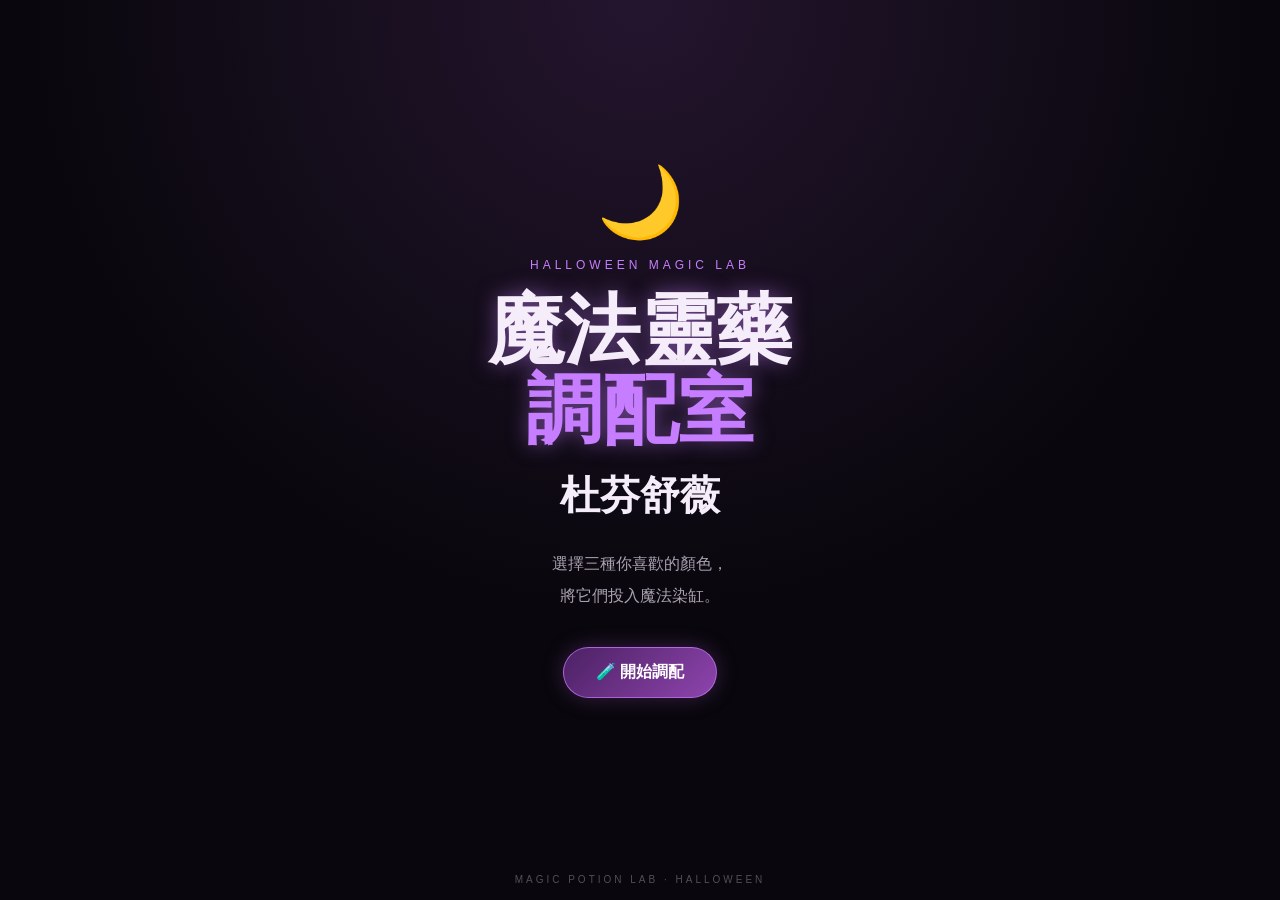
==== index.html @ de99b45c "Add files via upload" ====
<!DOCTYPE html>
<html lang="zh-Hant">
<head>
    <meta charset="UTF-8">
    <meta name="viewport" content="width=device-width, initial-scale=1.0">

    <title>魔法靈藥調配室杜芬舒薇</title>

    <link rel="stylesheet" href="style.css">
</head>

<body>

    <main class="game">

        <!-- =========================
             開始畫面
        ========================== -->
        <section id="startScreen" class="screen active">

            <div class="moon">🌙</div>

            <p class="eyebrow">HALLOWEEN MAGIC LAB</p>

            <h1>
                魔法靈藥<br>
                <span>調配室</span>
            </h1>
 <h2>   </h2>
            <h2>杜芬舒薇</h2>

            <p class="intro">
                選擇三種你喜歡的顏色，
                <br>
                將它們投入魔法染缸。
            </p>

            <button id="startBtn" class="magic-btn">
                🧪 開始調配
            </button>

        </section>


        <!-- =========================
             顏色選擇
        ========================== -->
        <section id="colorScreen" class="screen">

            <div class="top-info">
                <p>MAGIC LAB</p>
                <span id="selectedCount">0 / 3</span>
            </div>

            <h2>選擇你的魔法顏色</h2>

            <p class="instruction">
                選擇 3 種你今天喜歡的顏色
            </p>

            <div id="colorList" class="color-list">

                <div class="color-tube" draggable="true" data-color="#e63946" data-name="紅" style="--tube-color:#e63946;">
                    <div class="tube-liquid"></div>
                    <span>紅</span>
                </div>

                <div class="color-tube" draggable="true" data-color="#f77f00" data-name="橙" style="--tube-color:#f77f00;">
                    <div class="tube-liquid"></div>
                    <span>橙</span>
                </div>

                <div class="color-tube" draggable="true" data-color="#fcbf49" data-name="黃" style="--tube-color:#fcbf49;">
                    <div class="tube-liquid"></div>
                    <span>黃</span>
                </div>

                <div class="color-tube" draggable="true" data-color="#52b788" data-name="綠" style="--tube-color:#52b788;">
                    <div class="tube-liquid"></div>
                    <span>綠</span>
                </div>

                <div class="color-tube" draggable="true" data-color="#4895ef" data-name="藍" style="--tube-color:#4895ef;">
                    <div class="tube-liquid"></div>
                    <span>藍</span>
                </div>

                <div class="color-tube" draggable="true" data-color="#8e44ad" data-name="紫" style="--tube-color:#8e44ad;">
                    <div class="tube-liquid"></div>
                    <span>紫</span>
                </div>

                <div class="color-tube" draggable="true" data-color="#ff8fab" data-name="粉" style="--tube-color:#ff8fab;">
                    <div class="tube-liquid"></div>
                    <span>粉</span>
                </div>

                <div class="color-tube" draggable="true" data-color="#222222" data-name="黑" style="--tube-color:#222222;">
                    <div class="tube-liquid"></div>
                    <span>黑</span>
                </div>

                <div class="color-tube" draggable="true" data-color="#f5f5f5" data-name="白" style="--tube-color:#f5f5f5;">
                    <div class="tube-liquid"></div>
                    <span>白</span>
                </div>

            </div>


            <div class="cauldron-area">

                <div id="cauldron" class="cauldron">

                    <div class="smoke smoke-1"></div>
                    <div class="smoke smoke-2"></div>

                    <div id="mixture" class="mixture"></div>

                </div>

                <p id="dropText">
                    將魔法藥水拖進染缸
                </p>

            </div>

            <button id="mixBtn" class="magic-btn disabled">
                🔮 開始調配
            </button>

        </section>


        <!-- =========================
             調配動畫
        ========================== -->
        <section id="mixScreen" class="screen">

            <div class="magic-circle">
                ✦
            </div>

            <h2>魔法調配中……</h2>

            <p id="mixMessage">
                正在融合你的魔法……
            </p>

            <div class="loading-magic">
                <span></span>
                <span></span>
                <span></span>
            </div>

        </section>


        <!-- =========================
             結果
        ========================== -->
        <section id="resultScreen" class="screen">

            <p class="eyebrow">YOUR MAGIC POTION</p>

            <h2>你的今日魔法配方</h2>

            <div id="resultColor" class="result-color"></div>

            <p id="colorResultText" class="color-result-text"></p>


            <div id="fortuneCard" class="fortune-card">

                <div class="card-inner">

                    <div class="card-front">
                        <span>?</span>
                    </div>

                    <div class="card-back">

                        <div id="fortuneIcon" class="fortune-icon"></div>

                        <h3 id="fortuneTitle"></h3>

                        <p id="fortuneText"></p>

                    </div>

                </div>

            </div>


            <button id="prayBtn" class="magic-btn">
                🕯️ 向教父禱告
            </button>

        </section>


        <!-- =========================
             禱告
        ========================== -->
        <section id="prayerScreen" class="screen">

            <div class="prayer-symbol">
                🕯️
            </div>

            <p class="eyebrow">THE GODFATHER'S CHAPEL</p>

            <h2>教父祈禱室</h2>

            <div class="godfather">

               <div class="godfather-face">
    <img src="godfather.png" alt="教父">
</div>

                <p>
                    「孩子，說吧。」
                </p>

                <p>
                    「最近有什麼事情，讓你掛心？」
                </p>

            </div>

<div class="player-name-box">

    <label
        for="playerName"
        class="player-name-label"
    >
        YOUR NAME
    </label>

    <input
        id="playerName"
        type="text"
        maxlength="20"
        placeholder="請輸入你的名字"
        autocomplete="off"
    >

    <div class="player-name-hint">
        僅限中文或英文，不含符號與表情符號
    </div>

</div>
            <textarea
                id="prayerInput"
                maxlength="200"
                placeholder="教父啊……希望我最近可以……"
            ></textarea>

            <div class="char-count">
                <span id="charCount">0</span> / 200
            </div>

            <button id="submitPrayer" class="magic-btn">
                🕯️ 獻上禱告
            </button>

        </section>


        <!-- =========================
             禱告完成
        ========================== -->
        <section id="prayerResultScreen" class="screen">

            <!-- =========================
     查詢教父回信
========================== -->
<section id="replyScreen" class="screen">

    <div class="prayer-symbol">
        🕯️
    </div>

    <p class="eyebrow">THE GODFATHER'S REPLY</p>

    <h2>查看教父回信</h2>

    <p class="reply-intro">
        輸入你的祈禱編號，<br>
        看看教父是否已經回覆。
    </p>

    <div class="code-box">

        <input
            id="prayerCodeInput"
            type="text"
            maxlength="8"
            placeholder="例如 MF-7K92A"
            autocomplete="off"
        >

        <button
            id="checkReplyBtn"
            class="magic-btn"
        >
            🕯️ 查看教父回信
        </button>

    </div>

    <div
        id="replyMessage"
        class="reply-message"
    ></div>

    <div
        id="godfatherReply"
        class="godfather-reply"
        style="display:none;"
    >

        <div class="reply-seal">
            ✦
        </div>

        <p class="reply-label">
            GODFATHER'S LETTER
        </p>

        <h3>
            教父的回信
        </h3>

        <div
            id="replyText"
            class="reply-text"
        ></div>

    </div>

   <div class="prayer-code">

    <span>你的祈禱編號</span>

    <strong id="prayerCode">
        MF-XXXXX
    </strong>

    <small>
        請記住這組編號，明天回來查看教父回信。
    </small>

</div>

<button
    id="checkReplyFromResult"
    class="magic-btn"
>
    🕯️ 查看教父回信
</button>

<button
    id="restartBtn"
    class="magic-btn secondary-btn"
>
    🔮 再次調配
</button>

</section>


    </main>


    <footer>
        MAGIC POTION LAB · HALLOWEEN
    </footer>


    <script src="script.js"></script>

</body>
</html>
---- style.css ----
/* =========================
   基礎設定
========================= */

* {
    box-sizing: border-box;
    margin: 0;
    padding: 0;
}

:root {
    --bg: #09070d;
    --panel: #14101b;
    --purple: #8e44ad;
    --light-purple: #c77dff;
    --text: #f5edf9;
    --muted: #aaa1b1;
}

body {
    min-height: 100vh;
    background:
        radial-gradient(circle at top, #24152e 0%, #09070d 55%);
    color: var(--text);
    font-family:
        "Noto Sans TC",
        "Microsoft JhengHei",
        sans-serif;

    display: flex;
    flex-direction: column;
}


/* =========================
   遊戲容器
========================= */

.game {
    width: 100%;
    max-width: 900px;
    margin: auto;
    min-height: calc(100vh - 50px);

    display: flex;
    justify-content: center;
    align-items: center;

    padding: 30px 20px;
}

.screen {
    display: none;
    width: 100%;
    text-align: center;

    animation: fadeIn 0.5s ease;
}

.screen.active {
    display: block;
}


/* =========================
   開場
========================= */

.moon {
    font-size: 70px;
    margin-bottom: 15px;

    animation: float 3s ease-in-out infinite;
}

.eyebrow {
    font-size: 12px;
    letter-spacing: 4px;
    color: var(--light-purple);
    margin-bottom: 18px;
}

h1 {
    font-size: clamp(42px, 8vw, 76px);
    line-height: 1.05;

    text-shadow:
        0 0 20px rgba(199,125,255,.5);
}

h1 span {
    color: var(--light-purple);
}

h2 {
    font-size: clamp(24px, 5vw, 40px);
    margin-bottom: 18px;
}

.intro {
    color: var(--muted);
    line-height: 2;
    margin: 25px 0 35px;
}


/* =========================
   按鈕
========================= */

.magic-btn {
    border: 1px solid rgba(199,125,255,.7);

    background:
        linear-gradient(
            135deg,
            #4c2164,
            #8e44ad
        );

    color: white;

    padding: 14px 32px;

    border-radius: 999px;

    font-size: 16px;
    font-weight: bold;

    cursor: pointer;

    box-shadow:
        0 0 20px rgba(142,68,173,.35);

    transition: .25s;
}

.magic-btn:hover {
    transform: translateY(-3px);

    box-shadow:
        0 0 35px rgba(199,125,255,.6);
}

.magic-btn.disabled {
    opacity: .35;
    pointer-events: none;
}


/* =========================
   顏色選擇
========================= */

.top-info {
    display: flex;
    justify-content: space-between;

    margin-bottom: 30px;

    color: var(--light-purple);
}

.instruction {
    color: var(--muted);
    margin-bottom: 30px;
}

.color-list {
    display: grid;

    grid-template-columns:
        repeat(9, 1fr);

    gap: 12px;

    max-width: 760px;
    margin: auto;
}

.color-tube {
    cursor: grab;

    display: flex;
    flex-direction: column;
    align-items: center;

    gap: 8px;

    transition: .25s;
}

.color-tube:hover {
    transform: translateY(-7px);
}

.color-tube.selected {
    transform: translateY(-10px);

    filter:
        drop-shadow(
            0 0 10px var(--tube-color)
        );
}

.tube-liquid {
    width: 30px;
    height: 80px;

    border-radius:
        8px 8px 15px 15px;

    background:
        linear-gradient(
            90deg,
            rgba(255,255,255,.3),
            transparent 35%
        ),
        var(--tube-color);

    border: 2px solid rgba(255,255,255,.25);

    box-shadow:
        inset 0 -15px 20px rgba(0,0,0,.2);
}

.color-tube span {
    font-size: 13px;
}


/* =========================
   染缸
========================= */

.cauldron-area {
    margin: 50px auto 30px;
}

.cauldron {
    position: relative;

    width: 230px;
    height: 150px;

    margin: auto;

    border-radius:
        0 0 100px 100px;

    background:
        linear-gradient(
            #302a35,
            #100d13
        );

    border:
        5px solid #49404d;

    box-shadow:
        inset 0 -20px 30px rgba(0,0,0,.8),
        0 20px 40px rgba(0,0,0,.5);

    overflow: visible;
}

.mixture {
    position: absolute;

    width: 190px;
    height: 80px;

    left: 50%;
    top: 10px;

    transform: translateX(-50%);

    border-radius: 50%;

    background: #29232d;

    box-shadow:
        0 0 25px rgba(199,125,255,.4);
}

.smoke {
    position: absolute;

    width: 25px;
    height: 25px;

    background: rgba(255,255,255,.08);

    border-radius: 50%;

    animation: smoke 3s infinite;
}

.smoke-1 {
    left: 60px;
    top: -35px;
}

.smoke-2 {
    right: 60px;
    top: -50px;
    animation-delay: 1s;
}

#dropText {
    margin-top: 20px;
    color: var(--muted);
}


/* =========================
   調配動畫
========================= */

.magic-circle {
    width: 150px;
    height: 150px;

    margin: 0 auto 30px;

    border: 2px solid var(--light-purple);

    border-radius: 50%;

    display: flex;
    justify-content: center;
    align-items: center;

    font-size: 60px;

    animation:
        spin 5s linear infinite;

    box-shadow:
        0 0 50px rgba(199,125,255,.4);
}

.loading-magic {
    margin-top: 35px;
}

.loading-magic span {
    display: inline-block;

    width: 8px;
    height: 8px;

    background: var(--light-purple);

    border-radius: 50%;

    margin: 5px;

    animation: bounce 1s infinite;
}

.loading-magic span:nth-child(2) {
    animation-delay: .2s;
}

.loading-magic span:nth-child(3) {
    animation-delay: .4s;
}


/* =========================
   運勢卡
========================= */

.result-color {
    width: 100px;
    height: 100px;

    margin: 25px auto;

    border-radius: 50%;

    border: 5px solid rgba(255,255,255,.15);

    box-shadow:
        0 0 40px rgba(255,255,255,.15);
}

.color-result-text {
    color: var(--muted);
    margin-bottom: 30px;
}

.fortune-card {
    width: 280px;
    height: 390px;

    margin: 0 auto 30px;

    perspective: 1000px;
}

.card-inner {
    position: relative;

    width: 100%;
    height: 100%;

    transition:
        transform .8s;

    transform-style: preserve-3d;
}

.fortune-card.flipped .card-inner {
    transform: rotateY(180deg);
}

.card-front,
.card-back {
    position: absolute;

    width: 100%;
    height: 100%;

    backface-visibility: hidden;

    border-radius: 20px;

    display: flex;
    flex-direction: column;

    justify-content: center;
    align-items: center;
}

.card-front {
    background:
        repeating-linear-gradient(
            45deg,
            #25152e,
            #25152e 10px,
            #351b43 10px,
            #351b43 20px
        );

    border:
        2px solid var(--light-purple);

    font-size: 80px;
}

.card-back {
    transform: rotateY(180deg);

    padding: 30px;

    background:
        linear-gradient(
            145deg,
            #211525,
            #100c14
        );

    border:
        2px solid rgba(255,255,255,.2);

    box-shadow:
        0 0 40px rgba(142,68,173,.4);
}

.fortune-icon {
    font-size: 75px;
    margin-bottom: 20px;
}

#fortuneTitle {
    font-size: 30px;
    margin-bottom: 15px;
}

#fortuneText {
    line-height: 1.8;
    color: #d5cbd9;
}


/* =========================
   禱告
========================= */

.prayer-symbol {
    font-size: 60px;

    animation:
        flicker 1.5s infinite;
}

.godfather {
    max-width: 500px;

    margin: 25px auto;

    padding: 25px;

    background: rgba(255,255,255,.04);

    border:
        1px solid rgba(255,255,255,.08);

    border-radius: 20px;
}

.godfather-face {
    width: 180px;
    height: 180px;
    margin: 0 auto 20px;

    display: flex;
    align-items: center;
    justify-content: center;

    overflow: hidden;
}

.godfather-face img {
    width: 100%;
    height: 100%;
    object-fit: contain;
    display: block;
}
textarea {
    width: 100%;
    max-width: 600px;

    min-height: 150px;

    resize: vertical;

    padding: 18px;

    border-radius: 15px;

    border:
        1px solid rgba(199,125,255,.4);

    background: rgba(0,0,0,.35);

    color: white;

    font-size: 16px;

    outline: none;
}

textarea:focus {
    border-color: var(--light-purple);

    box-shadow:
        0 0 20px rgba(199,125,255,.2);
}

.char-count {
    max-width: 600px;

    margin: 8px auto 20px;

    text-align: right;

    color: #817786;

    font-size: 12px;
}


/* =========================
   禱告完成
========================= */

.candle-animation {
    font-size: 80px;

    animation:
        flicker 1.5s infinite;
}

.prayer-confirm {
    color: #c9bfce;

    margin-bottom: 30px;
}

.prayer-paper {
    max-width: 500px;

    margin: 0 auto 25px;

    padding: 25px;

    background:
        #e8dfc7;

    color: #2b2420;

    transform: rotate(-1deg);

    box-shadow:
        0 15px 30px rgba(0,0,0,.4);
}

.prayer-paper span {
    font-size: 12px;
    color: #756b61;
}

.prayer-paper p {
    margin-top: 12px;

    line-height: 1.8;
}

.waiting {
    color: var(--muted);

    line-height: 2;

    margin-bottom: 30px;
}


/* =========================
   Footer
========================= */

footer {
    text-align: center;

    padding: 15px;

    color: #554d59;

    font-size: 10px;

    letter-spacing: 3px;
}


/* =========================
   動畫
========================= */

@keyframes fadeIn {
    from {
        opacity: 0;
        transform: translateY(15px);
    }

    to {
        opacity: 1;
        transform: translateY(0);
    }
}

@keyframes float {
    0%,100% {
        transform: translateY(0);
    }

    50% {
        transform: translateY(-10px);
    }
}

@keyframes spin {
    to {
        transform: rotate(360deg);
    }
}

@keyframes bounce {
    0%,100% {
        transform: translateY(0);
    }

    50% {
        transform: translateY(-10px);
    }
}

@keyframes smoke {
    0% {
        opacity: 0;
        transform: translateY(0) scale(.7);
    }

    50% {
        opacity: .5;
    }

    100% {
        opacity: 0;
        transform: translateY(-60px) scale(1.5);
    }
}

@keyframes flicker {
    0%,100% {
        transform: scale(1);
    }

    50% {
        transform: scale(1.08);
    }
}


/* =========================
   RWD：平板
========================= */

@media (max-width: 700px) {

    .color-list {
        grid-template-columns:
            repeat(5, 1fr);
    }

    .game {
        padding:
            25px 16px;
    }

}


/* =========================
   RWD：手機
========================= */

@media (max-width: 480px) {

    h1 {
        font-size: 42px;
    }

    h2 {
        font-size: 25px;
    }

    .color-list {
        grid-template-columns:
            repeat(3, 1fr);

        gap: 20px;
    }

    .tube-liquid {
        width: 28px;
        height: 70px;
    }

    .cauldron {
        width: 200px;
        height: 130px;
    }

    .mixture {
        width: 165px;
    }

    .fortune-card {
        width: 250px;
        height: 350px;
    }

    .magic-btn {
        width: 100%;
        max-width: 320px;
    }

    textarea {
        min-height: 130px;
    }

}
.player-name-box {
    width: 100%;
    max-width: 420px;
    margin: 24px auto 0;
}

.player-name-label {
    display: block;
    margin-bottom: 10px;
    color: #d8c08a;
    font-size: 0.85rem;
    letter-spacing: 2px;
    text-align: left;
}

#playerName {
    width: 100%;
    box-sizing: border-box;
    padding: 14px 16px;

    background: rgba(20, 15, 28, 0.85);
    border: 1px solid rgba(216, 192, 138, 0.45);
    border-radius: 8px;

    color: #f5eee3;
    font-size: 16px;
    font-family: inherit;

    outline: none;
    transition: all 0.25s ease;
}

#playerName::placeholder {
    color: rgba(245, 238, 227, 0.4);
}

#playerName:focus {
    border-color: #d8c08a;
    box-shadow:
        0 0 0 2px rgba(216, 192, 138, 0.08),
        0 0 18px rgba(216, 192, 138, 0.12);
}

.player-name-hint {
    margin-top: 8px;
    color: rgba(245, 238, 227, 0.45);
    font-size: 12px;
    letter-spacing: 1px;
    text-align: left;
}
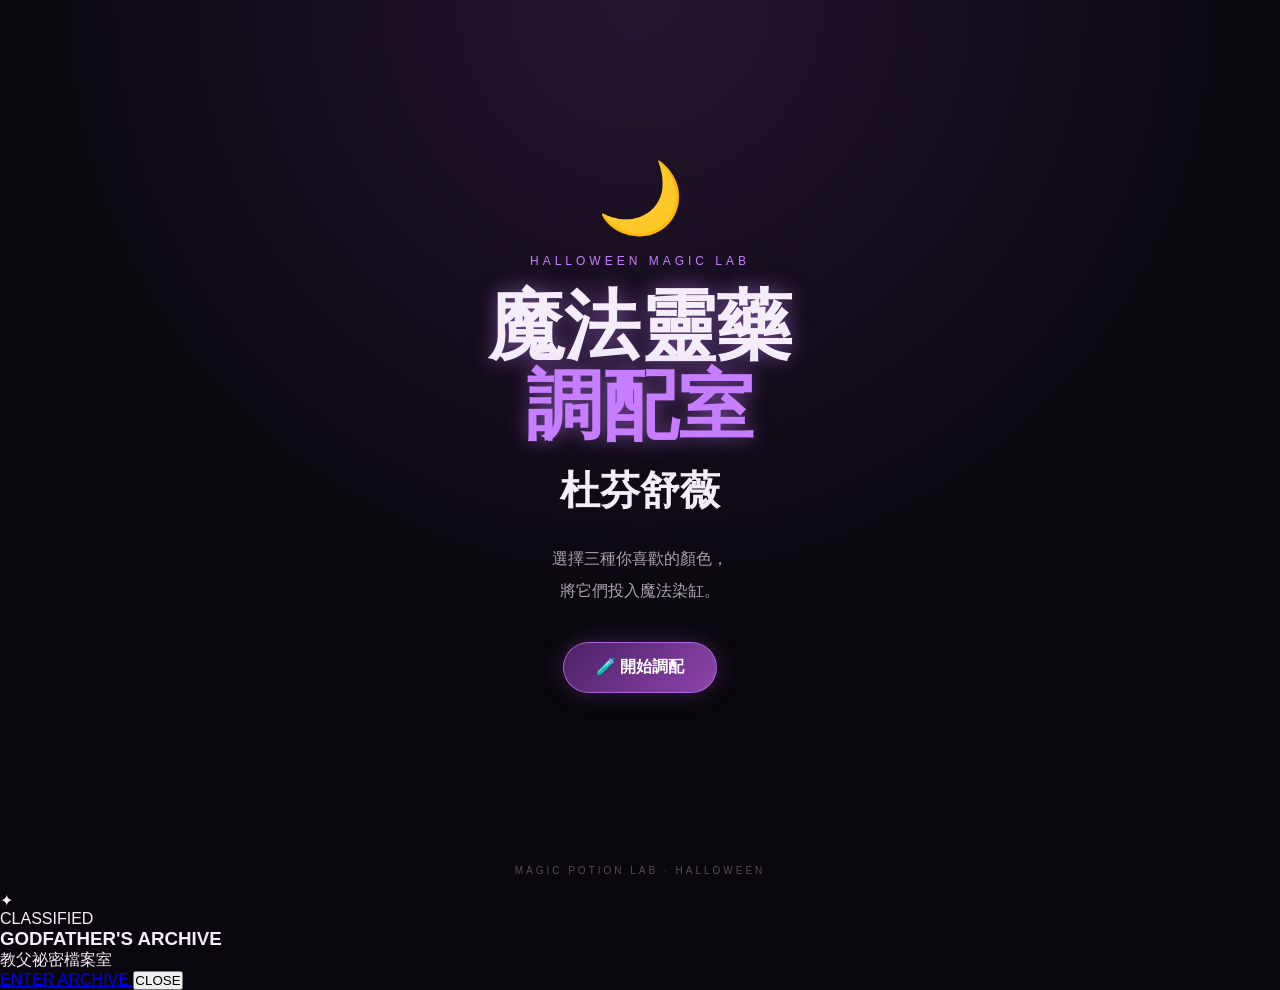
==== commit ae6a836f: "Add files via upload" ====
--- a/index.html
+++ b/index.html
@@ -266,14 +266,63 @@
             </button>
 
         </section>
-
-
-        <!-- =========================
-             禱告完成
-        ========================== -->
-        <section id="prayerResultScreen" class="screen">
-
-            <!-- =========================
+<!-- =========================
+     禱告完成
+========================== -->
+<section id="prayerResultScreen" class="screen">
+
+    <div class="candle-animation">
+        🕯️
+    </div>
+
+    <p class="eyebrow">THE GODFATHER HAS HEARD YOU</p>
+
+    <h2>禱告已收到</h2>
+
+    <p class="prayer-confirm">
+        教父已經聽見你的心願。
+    </p>
+
+    <div class="prayer-paper">
+
+        <span>你的禱告</span>
+
+        <p id="savedPrayer"></p>
+
+    </div>
+
+    <div class="prayer-code">
+
+        <span>你的祈禱編號</span>
+
+        <strong id="prayerCode">
+            MF-XXXXX
+        </strong>
+
+        <small>
+            請記住這組編號，明天回來查看教父回信。
+        </small>
+
+    </div>
+
+    <button
+        id="checkReplyFromResult"
+        class="magic-btn"
+    >
+        🕯️ 查看教父回信
+    </button>
+
+    <button
+        id="restartBtn"
+        class="magic-btn secondary-btn"
+    >
+        🔮 再次調配
+    </button>
+
+</section>
+
+
+<!-- =========================
      查詢教父回信
 ========================== -->
 <section id="replyScreen" class="screen">
@@ -282,7 +331,9 @@
         🕯️
     </div>
 
-    <p class="eyebrow">THE GODFATHER'S REPLY</p>
+    <p class="eyebrow">
+        THE GODFATHER'S REPLY
+    </p>
 
     <h2>查看教父回信</h2>
 
@@ -340,44 +391,40 @@
 
     </div>
 
-   <div class="prayer-code">
-
-    <span>你的祈禱編號</span>
-
-    <strong id="prayerCode">
-        MF-XXXXX
-    </strong>
-
-    <small>
-        請記住這組編號，明天回來查看教父回信。
-    </small>
-
+    <button
+        id="replyBackBtn"
+        class="magic-btn secondary-btn"
+    >
+        🔮 再次調配
+    </button>
+
+</section>
+    </main>
+
+
+    <footer id="secretArchiveTrigger">
+    MAGIC POTION LAB · HALLOWEEN
+</footer>
+
+<div id="archiveSecret" class="archive-secret">
+    <div class="archive-secret-box">
+        <div class="archive-secret-symbol">✦</div>
+
+        <p class="archive-secret-label">CLASSIFIED</p>
+
+        <h3>GODFATHER'S ARCHIVE</h3>
+
+        <p>教父祕密檔案室</p>
+
+        <a href="admin.html" class="archive-secret-btn">
+            ENTER ARCHIVE
+        </a>
+
+        <button id="closeArchiveSecret">
+            CLOSE
+        </button>
+    </div>
 </div>
-
-<button
-    id="checkReplyFromResult"
-    class="magic-btn"
->
-    🕯️ 查看教父回信
-</button>
-
-<button
-    id="restartBtn"
-    class="magic-btn secondary-btn"
->
-    🔮 再次調配
-</button>
-
-</section>
-
-
-    </main>
-
-
-    <footer>
-        MAGIC POTION LAB · HALLOWEEN
-    </footer>
-
 
     <script src="script.js"></script>
 
--- a/style.css
+++ b/style.css
@@ -228,91 +228,353 @@
     font-size: 13px;
 }
 
-
-/* =========================
-   染缸
+/* =========================
+   魔法染缸
 ========================= */
 
 .cauldron-area {
-    margin: 50px auto 30px;
+    margin: 48px auto 30px;
+    text-align: center;
 }
 
 .cauldron {
     position: relative;
-
     width: 230px;
     height: 150px;
-
-    margin: auto;
-
-    border-radius:
-        0 0 100px 100px;
-
-    background:
-        linear-gradient(
-            #302a35,
-            #100d13
-        );
-
-    border:
-        5px solid #49404d;
-
-    box-shadow:
-        inset 0 -20px 30px rgba(0,0,0,.8),
-        0 20px 40px rgba(0,0,0,.5);
+    margin: 0 auto;
+    border-radius: 0 0 100px 100px;
+
+    /* 保留原本比較自然的鍋身 */
+    background: linear-gradient(
+        180deg,
+        #39333e 0%,
+        #211d25 42%,
+        #100d13 100%
+    );
+
+    border: 5px solid #49404d;
+
+    box-shadow:
+        inset 0 -25px 35px rgba(0, 0, 0, .85),
+        inset 0 5px 8px rgba(255,255,255,.04),
+        0 18px 35px rgba(0,0,0,.5);
 
     overflow: visible;
 }
+
+
+/* =========================
+   染缸裡的藥液
+========================= */
 
 .mixture {
     position: absolute;
 
     width: 190px;
-    height: 80px;
+    height: 68px;
 
     left: 50%;
-    top: 10px;
+    top: 8px;
 
     transform: translateX(-50%);
 
     border-radius: 50%;
 
-    background: #29232d;
-
-    box-shadow:
-        0 0 25px rgba(199,125,255,.4);
-}
+    /* 不要太亮，像真的魔法藥液 */
+    background:
+        radial-gradient(
+            ellipse at 50% 35%,
+            #4c8655 0%,
+            #315d3b 38%,
+            #1d3825 72%,
+            #102017 100%
+        );
+
+    border: 2px solid rgba(115, 180, 125, .32);
+
+    box-shadow:
+        inset 0 -10px 15px rgba(0,0,0,.45),
+        0 0 18px rgba(60,160,80,.18);
+
+    overflow: visible;
+}
+
+
+/* =========================
+   藥液表面的微微波動
+========================= */
+
+.mixture::before {
+    content: "";
+
+    position: absolute;
+
+    width: 105px;
+    height: 28px;
+
+    left: 50%;
+    top: 8px;
+
+    transform: translateX(-50%);
+
+    border-radius: 50%;
+
+    border-top: 1px solid rgba(150,220,155,.25);
+
+    opacity: .7;
+
+    animation: liquidWave 3s ease-in-out infinite;
+}
+
+.mixture::after {
+    content: "";
+
+    position: absolute;
+
+    width: 55px;
+    height: 18px;
+
+    left: 42px;
+    top: 22px;
+
+    border-radius: 50%;
+
+    background: rgba(100,190,110,.08);
+
+    filter: blur(2px);
+
+    animation: liquidGlow 2.5s ease-in-out infinite;
+}
+
+
+/* =========================
+   綠色泡泡
+   從藥液表面冒出來
+========================= */
 
 .smoke {
     position: absolute;
 
-    width: 25px;
-    height: 25px;
-
-    background: rgba(255,255,255,.08);
-
     border-radius: 50%;
 
-    animation: smoke 3s infinite;
-}
-
+    background:
+        radial-gradient(
+            circle at 35% 30%,
+            #c9ffd0 0%,
+            #78df88 20%,
+            #3d9d50 55%,
+            #1d5228 100%
+        );
+
+    border: 1px solid rgba(190,255,195,.45);
+
+    box-shadow:
+        0 0 7px rgba(70,220,100,.45);
+
+    z-index: 10;
+
+    pointer-events: none;
+}
+
+
+/* 左邊泡泡 */
 .smoke-1 {
-    left: 60px;
-    top: -35px;
-}
-
+    width: 13px;
+    height: 13px;
+
+    left: 63px;
+    top: 28px;
+
+    animation:
+        bubbleLeft 2.8s ease-in-out infinite;
+}
+
+
+/* 右邊泡泡 */
 .smoke-2 {
-    right: 60px;
-    top: -50px;
-    animation-delay: 1s;
-}
+    width: 8px;
+    height: 8px;
+
+    left: 137px;
+    top: 25px;
+
+    animation:
+        bubbleRight 2.3s ease-in-out infinite .7s;
+}
+
+
+/* 再增加兩顆小泡泡 */
+.cauldron::before,
+.cauldron::after {
+    content: "";
+
+    position: absolute;
+
+    border-radius: 50%;
+
+    background:
+        radial-gradient(
+            circle at 35% 30%,
+            #baffc2,
+            #62ce73 35%,
+            #28743a 70%,
+            #153c20
+        );
+
+    box-shadow:
+        0 0 6px rgba(70,220,100,.4);
+
+    z-index: 10;
+
+    pointer-events: none;
+}
+
+
+/* 小泡泡 1 */
+.cauldron::before {
+    width: 6px;
+    height: 6px;
+
+    left: 92px;
+    top: 43px;
+
+    animation:
+        bubbleSmall 2.1s ease-in-out infinite 1s;
+}
+
+
+/* 小泡泡 2 */
+.cauldron::after {
+    width: 5px;
+    height: 5px;
+
+    left: 118px;
+    top: 35px;
+
+    animation:
+        bubbleSmall 2.6s ease-in-out infinite 1.6s;
+}
+
+
+/* =========================
+   泡泡動畫
+========================= */
+
+@keyframes bubbleLeft {
+
+    0% {
+        transform: translate(0, 3px) scale(.65);
+        opacity: 0;
+    }
+
+    15% {
+        opacity: .9;
+    }
+
+    55% {
+        transform: translate(-7px, -20px) scale(1);
+        opacity: .9;
+    }
+
+    100% {
+        transform: translate(-11px, -40px) scale(.35);
+        opacity: 0;
+    }
+}
+
+
+@keyframes bubbleRight {
+
+    0% {
+        transform: translate(0, 2px) scale(.6);
+        opacity: 0;
+    }
+
+    15% {
+        opacity: .85;
+    }
+
+    60% {
+        transform: translate(8px, -22px) scale(1);
+        opacity: .85;
+    }
+
+    100% {
+        transform: translate(13px, -42px) scale(.3);
+        opacity: 0;
+    }
+}
+
+
+@keyframes bubbleSmall {
+
+    0% {
+        transform: translateY(4px) scale(.5);
+        opacity: 0;
+    }
+
+    20% {
+        opacity: .8;
+    }
+
+    65% {
+        transform: translate(3px, -18px) scale(1);
+        opacity: .7;
+    }
+
+    100% {
+        transform: translate(0, -32px) scale(.2);
+        opacity: 0;
+    }
+}
+
+
+/* =========================
+   藥液波動
+========================= */
+
+@keyframes liquidWave {
+
+    0%,
+    100% {
+        transform: translateX(-50%) scaleX(.85);
+        opacity: .35;
+    }
+
+    50% {
+        transform: translateX(-50%) scaleX(1.05);
+        opacity: .7;
+    }
+}
+
+
+@keyframes liquidGlow {
+
+    0%,
+    100% {
+        opacity: .3;
+        transform: scale(.9);
+    }
+
+    50% {
+        opacity: .7;
+        transform: scale(1.05);
+    }
+}
+
+
+/* =========================
+   提示文字
+========================= */
 
 #dropText {
     margin-top: 20px;
+
     color: var(--muted);
-}
-
-
+
+    font-size: 13px;
+    letter-spacing: 1px;
+}
 /* =========================
    調配動畫
 ========================= */
@@ -627,7 +889,280 @@
     margin-bottom: 30px;
 }
 
-
+.reply-intro {
+    margin: 10px auto 24px;
+    color: rgba(245, 238, 227, 0.65);
+    line-height: 1.8;
+    font-size: 14px;
+}
+
+
+/* =========================
+   祈禱編號輸入區
+========================= */
+
+.code-box {
+    width: 100%;
+    max-width: 380px;
+    margin: 0 auto 22px;
+
+    padding: 22px;
+    box-sizing: border-box;
+
+    background:
+        linear-gradient(
+            145deg,
+            rgba(30, 22, 38, 0.95),
+            rgba(14, 11, 20, 0.98)
+        );
+
+    border: 1px solid rgba(216, 192, 138, 0.3);
+    border-radius: 12px;
+
+    box-shadow:
+        0 10px 30px rgba(0, 0, 0, 0.35),
+        inset 0 0 25px rgba(216, 192, 138, 0.025);
+
+    position: relative;
+}
+
+
+/* 上方金色小裝飾 */
+
+.code-box::before {
+    content: "CONFIDENTIAL FILE";
+
+    display: block;
+
+    margin-bottom: 14px;
+
+    color: rgba(216, 192, 138, 0.65);
+
+    font-size: 10px;
+    letter-spacing: 3px;
+    text-align: center;
+}
+
+
+/* 輸入框 */
+
+#prayerCodeInput {
+    width: 100%;
+    height: 50px;
+
+    box-sizing: border-box;
+
+    padding: 0 16px;
+
+    background: rgba(5, 5, 8, 0.8);
+
+    border: 1px solid rgba(216, 192, 138, 0.35);
+    border-radius: 6px;
+
+    color: #e8d7ad;
+
+    font-size: 18px;
+    font-family: monospace;
+    font-weight: 600;
+
+    text-align: center;
+    letter-spacing: 3px;
+
+    outline: none;
+
+    transition:
+        border-color 0.25s ease,
+        box-shadow 0.25s ease;
+}
+
+
+#prayerCodeInput::placeholder {
+    color: rgba(245, 238, 227, 0.25);
+
+    font-size: 13px;
+    letter-spacing: 1px;
+}
+
+
+#prayerCodeInput:focus {
+    border-color: #d8c08a;
+
+    box-shadow:
+        0 0 0 2px rgba(216, 192, 138, 0.08),
+        0 0 20px rgba(216, 192, 138, 0.12);
+}
+
+
+/* 查詢按鈕 */
+
+#checkReplyBtn {
+    width: 100%;
+    margin-top: 14px;
+}
+
+
+/* =========================
+   查詢結果提示
+========================= */
+
+.reply-message {
+    width: 100%;
+    max-width: 380px;
+
+    min-height: 24px;
+
+    margin: 12px auto;
+
+    color: rgba(245, 238, 227, 0.7);
+
+    font-size: 13px;
+    line-height: 1.7;
+
+    text-align: center;
+}
+
+
+/* =========================
+   教父回信
+========================= */
+
+.godfather-reply {
+    width: 100%;
+    max-width: 420px;
+
+    margin: 28px auto;
+
+    padding: 32px 26px;
+
+    box-sizing: border-box;
+
+    position: relative;
+
+    background:
+        linear-gradient(
+            145deg,
+            #211a25,
+            #120f16
+        );
+
+    border: 1px solid rgba(216, 192, 138, 0.4);
+
+    border-radius: 4px;
+
+    box-shadow:
+        0 15px 40px rgba(0, 0, 0, 0.45),
+        inset 0 0 35px rgba(216, 192, 138, 0.035);
+
+    text-align: center;
+}
+
+
+/* 信件角落裝飾 */
+
+.godfather-reply::before,
+.godfather-reply::after {
+    content: "";
+
+    position: absolute;
+
+    width: 18px;
+    height: 18px;
+
+    border-color: rgba(216, 192, 138, 0.55);
+}
+
+
+.godfather-reply::before {
+    top: 10px;
+    left: 10px;
+
+    border-top: 1px solid;
+    border-left: 1px solid;
+}
+
+
+.godfather-reply::after {
+    right: 10px;
+    bottom: 10px;
+
+    border-right: 1px solid;
+    border-bottom: 1px solid;
+}
+
+
+/* 印章 */
+
+.reply-seal {
+    width: 42px;
+    height: 42px;
+
+    margin: 0 auto 14px;
+
+    display: flex;
+    align-items: center;
+    justify-content: center;
+
+    border: 1px solid rgba(216, 192, 138, 0.55);
+
+    border-radius: 50%;
+
+    color: #d8c08a;
+
+    font-size: 18px;
+
+    box-shadow:
+        0 0 15px rgba(216, 192, 138, 0.08);
+}
+
+
+/* GODFATHER'S LETTER */
+
+.reply-label {
+    margin: 0 0 8px;
+
+    color: rgba(216, 192, 138, 0.55);
+
+    font-size: 9px;
+    letter-spacing: 3px;
+}
+
+
+.godfather-reply h3 {
+    margin: 0 0 22px;
+
+    color: #e8d7ad;
+
+    font-size: 21px;
+    font-weight: 500;
+}
+
+
+/* 回信正文 */
+
+.reply-text {
+    padding: 22px 18px;
+
+    background: rgba(0, 0, 0, 0.18);
+
+    border-top: 1px solid rgba(216, 192, 138, 0.12);
+    border-bottom: 1px solid rgba(216, 192, 138, 0.12);
+
+    color: rgba(245, 238, 227, 0.88);
+
+    font-size: 15px;
+    line-height: 2;
+
+    text-align: left;
+
+    white-space: pre-wrap;
+}
+
+
+/* 返回按鈕 */
+
+#replyBackBtn {
+    margin-top: 12px;
+}
 /* =========================
    Footer
 ========================= */
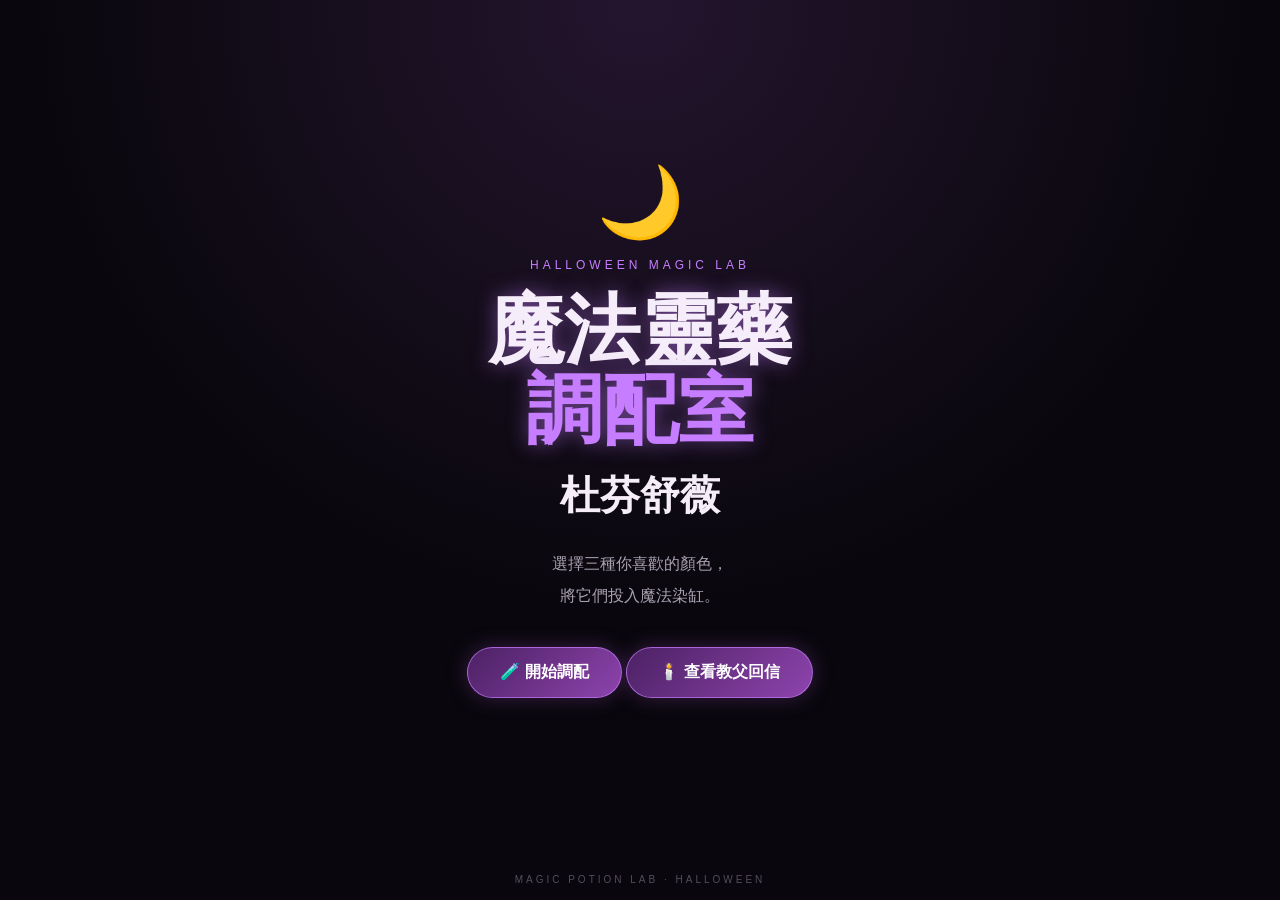
==== commit 10aa1eae: "Add files via upload" ====
--- a/index.html
+++ b/index.html
@@ -38,6 +38,12 @@
             <button id="startBtn" class="magic-btn">
                 🧪 開始調配
             </button>
+
+    
+
+<button id="homeReplyBtn" class="magic-btn secondary-btn">
+    🕯️ 查看教父回信
+</button>
 
         </section>
 
--- a/style.css
+++ b/style.css
@@ -1367,4 +1367,228 @@
     font-size: 12px;
     letter-spacing: 1px;
     text-align: left;
+}
+/* =========================
+   教父檔案室・隱藏彩蛋
+========================= */
+
+#secretArchiveTrigger {
+    cursor: default;
+    user-select: none;
+    transition: color .3s ease;
+}
+
+#secretArchiveTrigger.unlocked {
+    cursor: pointer;
+    color: #d8c08a;
+}
+
+
+/* 黑幕 */
+
+.archive-secret {
+    position: fixed;
+    inset: 0;
+    z-index: 9999;
+
+    display: flex;
+    align-items: center;
+    justify-content: center;
+
+    padding: 20px;
+    box-sizing: border-box;
+
+    background: rgba(5, 3, 8, .88);
+    backdrop-filter: blur(8px);
+
+    opacity: 0;
+    visibility: hidden;
+
+    transition:
+        opacity .35s ease,
+        visibility .35s ease;
+}
+
+.archive-secret.show {
+    opacity: 1;
+    visibility: visible;
+}
+
+
+/* 檔案卡 */
+
+.archive-secret-box {
+    width: 100%;
+    max-width: 390px;
+
+    padding: 38px 28px;
+
+    box-sizing: border-box;
+
+    text-align: center;
+
+    background:
+        linear-gradient(
+            145deg,
+            #211a28,
+            #100c14
+        );
+
+    border: 1px solid rgba(216,192,138,.45);
+
+    box-shadow:
+        0 25px 70px rgba(0,0,0,.65),
+        inset 0 0 35px rgba(216,192,138,.025);
+
+    position: relative;
+
+    transform: translateY(20px) scale(.96);
+
+    transition:
+        transform .4s ease;
+}
+
+.archive-secret.show .archive-secret-box {
+    transform: translateY(0) scale(1);
+}
+
+
+/* 四角裝飾 */
+
+.archive-secret-box::before,
+.archive-secret-box::after {
+    content: "";
+
+    position: absolute;
+
+    width: 18px;
+    height: 18px;
+
+    border-color: rgba(216,192,138,.55);
+}
+
+.archive-secret-box::before {
+    top: 10px;
+    left: 10px;
+
+    border-top: 1px solid;
+    border-left: 1px solid;
+}
+
+.archive-secret-box::after {
+    right: 10px;
+    bottom: 10px;
+
+    border-right: 1px solid;
+    border-bottom: 1px solid;
+}
+
+
+/* 中間符號 */
+
+.archive-secret-symbol {
+    width: 44px;
+    height: 44px;
+
+    margin: 0 auto 18px;
+
+    display: flex;
+    align-items: center;
+    justify-content: center;
+
+    border: 1px solid rgba(216,192,138,.5);
+    border-radius: 50%;
+
+    color: #d8c08a;
+    font-size: 18px;
+
+    box-shadow:
+        0 0 20px rgba(216,192,138,.08);
+}
+
+
+.archive-secret-label {
+    margin: 0 0 10px;
+
+    color: rgba(216,192,138,.55);
+
+    font-size: 9px;
+    letter-spacing: 4px;
+}
+
+
+.archive-secret-box h3 {
+    margin: 0;
+
+    color: #e8d7ad;
+
+    font-size: 21px;
+    font-weight: 500;
+    letter-spacing: 2px;
+}
+
+
+.archive-secret-box > p:not(.archive-secret-label) {
+    margin: 10px 0 28px;
+
+    color: rgba(245,238,227,.5);
+
+    font-size: 13px;
+    letter-spacing: 2px;
+}
+
+
+/* 進入按鈕 */
+
+.archive-secret-btn {
+    display: block;
+
+    width: 100%;
+
+    box-sizing: border-box;
+
+    padding: 13px 20px;
+
+    background: rgba(216,192,138,.08);
+
+    border: 1px solid rgba(216,192,138,.45);
+
+    color: #e8d7ad;
+
+    text-decoration: none;
+
+    font-size: 12px;
+    letter-spacing: 2px;
+
+    transition: all .25s ease;
+}
+
+.archive-secret-btn:hover {
+    background: rgba(216,192,138,.15);
+
+    border-color: #d8c08a;
+
+    box-shadow:
+        0 0 20px rgba(216,192,138,.08);
+}
+
+
+/* 關閉 */
+
+#closeArchiveSecret {
+    margin-top: 16px;
+
+    border: none;
+    background: none;
+
+    color: rgba(245,238,227,.35);
+
+    font-size: 11px;
+    letter-spacing: 1px;
+
+    cursor: pointer;
+}
+
+#closeArchiveSecret:hover {
+    color: rgba(245,238,227,.7);
 }
